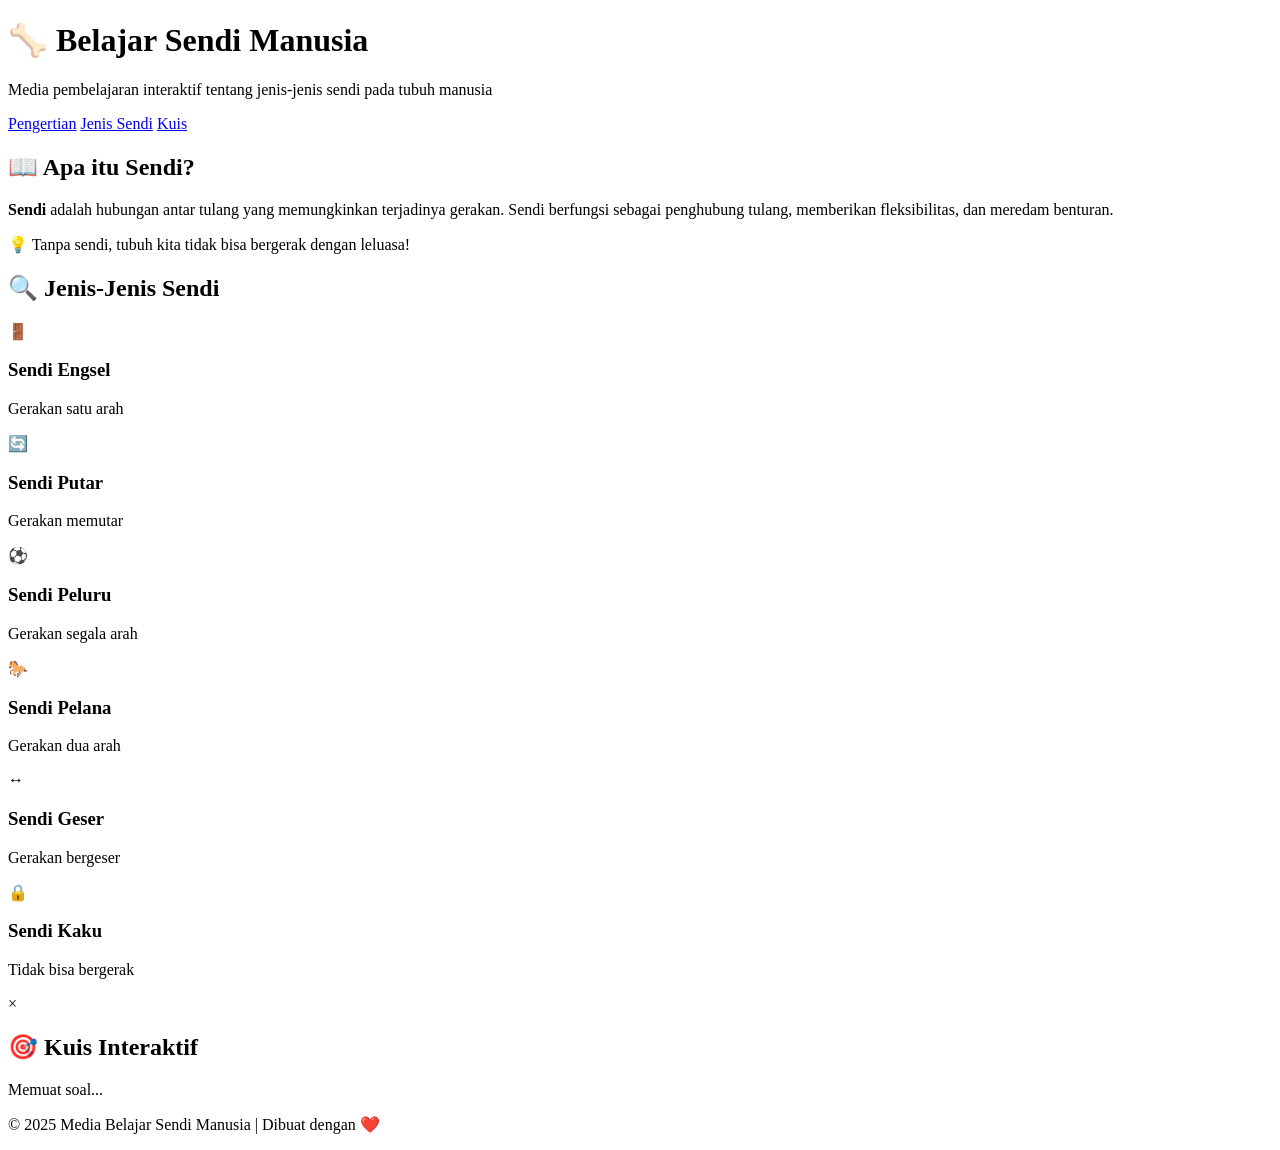
==== index.html @ ba1abc17 "Create index.html" ====
<!DOCTYPE html>
<html lang="id">
<head>
  <meta charset="UTF-8">
  <meta name="viewport" content="width=device-width, initial-scale=1.0">
  <title>Belajar Sendi Manusia 🦴</title>
  <link rel="stylesheet" href="style.css">
</head>
<body>
  <header>
    <h1>🦴 Belajar Sendi Manusia</h1>
    <p>Media pembelajaran interaktif tentang jenis-jenis sendi pada tubuh manusia</p>
  </header>

  <nav>
    <a href="#pengertian">Pengertian</a>
    <a href="#jenis">Jenis Sendi</a>
    <a href="#kuis">Kuis</a>
  </nav>

  <main>
    <!-- Pengertian -->
    <section id="pengertian" class="card">
      <h2>📖 Apa itu Sendi?</h2>
      <p>
        <strong>Sendi</strong> adalah hubungan antar tulang yang memungkinkan terjadinya gerakan.
        Sendi berfungsi sebagai penghubung tulang, memberikan fleksibilitas, dan meredam benturan.
      </p>
      <div class="info-box">
        💡 Tanpa sendi, tubuh kita tidak bisa bergerak dengan leluasa!
      </div>
    </section>

    <!-- Jenis Sendi -->
    <section id="jenis">
      <h2>🔍 Jenis-Jenis Sendi</h2>
      <div class="grid">
        <div class="joint-card" onclick="showDetail('engsel')">
          <div class="icon">🚪</div>
          <h3>Sendi Engsel</h3>
          <p>Gerakan satu arah</p>
        </div>
        <div class="joint-card" onclick="showDetail('putar')">
          <div class="icon">🔄</div>
          <h3>Sendi Putar</h3>
          <p>Gerakan memutar</p>
        </div>
        <div class="joint-card" onclick="showDetail('peluru')">
          <div class="icon">⚽</div>
          <h3>Sendi Peluru</h3>
          <p>Gerakan segala arah</p>
        </div>
        <div class="joint-card" onclick="showDetail('pelana')">
          <div class="icon">🐎</div>
          <h3>Sendi Pelana</h3>
          <p>Gerakan dua arah</p>
        </div>
        <div class="joint-card" onclick="showDetail('geser')">
          <div class="icon">↔️</div>
          <h3>Sendi Geser</h3>
          <p>Gerakan bergeser</p>
        </div>
        <div class="joint-card" onclick="showDetail('kaku')">
          <div class="icon">🔒</div>
          <h3>Sendi Kaku</h3>
          <p>Tidak bisa bergerak</p>
        </div>
      </div>
    </section>

    <!-- Modal Detail -->
    <div id="modal" class="modal">
      <div class="modal-content">
        <span class="close" onclick="closeModal()">&times;</span>
        <h2 id="modal-title"></h2>
        <div id="modal-body"></div>
      </div>
    </div>

    <!-- Kuis -->
    <section id="kuis" class="card">
      <h2>🎯 Kuis Interaktif</h2>
      <p id="question">Memuat soal...</p>
      <div id="options"></div>
      <p id="result"></p>
      <button id="nextBtn" onclick="nextQuestion()" style="display:none">Soal Berikutnya →</button>
    </section>
  </main>

  <footer>
    <p>© 2025 Media Belajar Sendi Manusia | Dibuat dengan ❤️</p>
  </footer>

  <script src="script.js"></script>
</body>
</html>
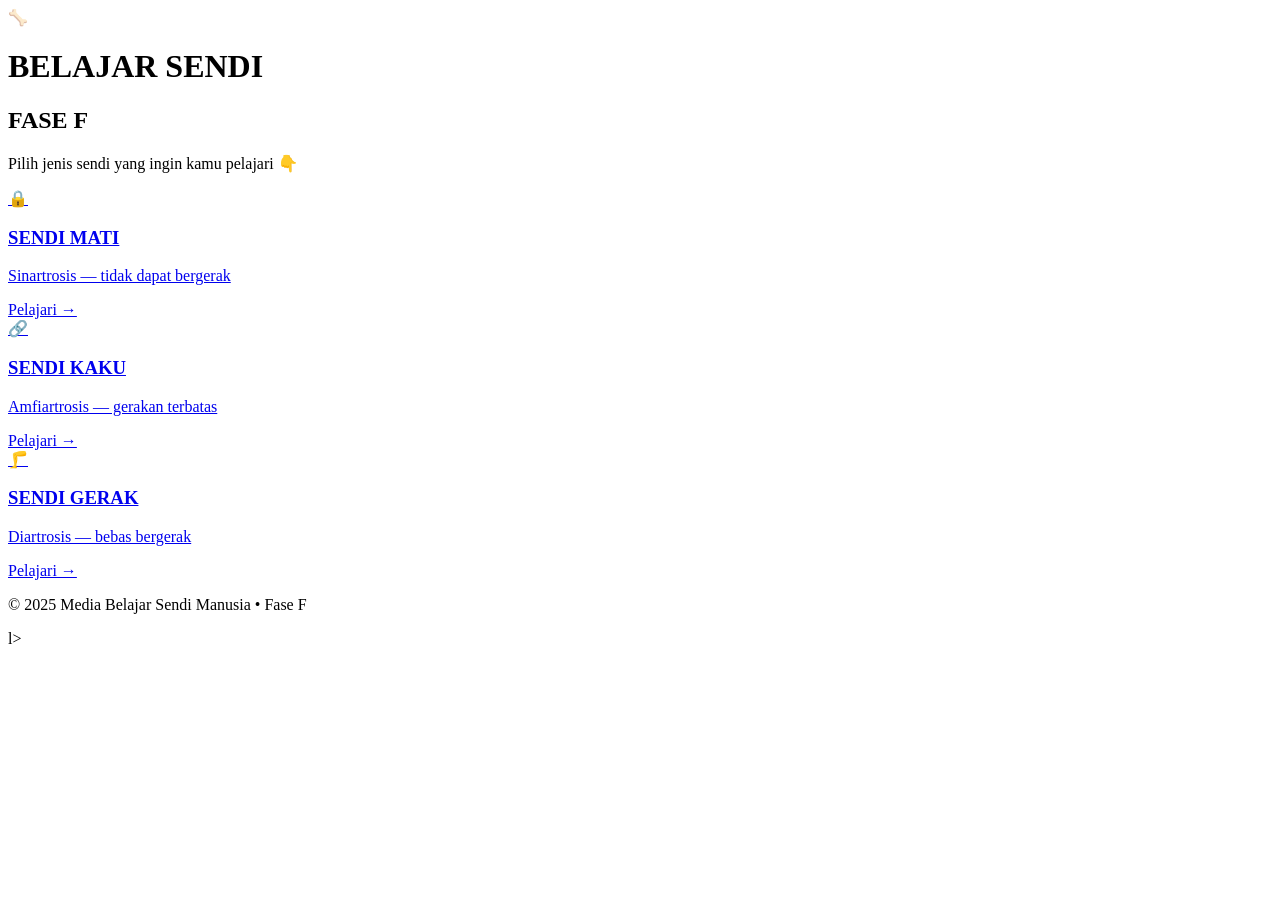
==== commit 2b8dc72a: "Update index.html" ====
--- a/index.html
+++ b/index.html
@@ -3,94 +3,46 @@
 <head>
   <meta charset="UTF-8">
   <meta name="viewport" content="width=device-width, initial-scale=1.0">
-  <title>Belajar Sendi Manusia 🦴</title>
+  <title>Belajar Sendi Fase F</title>
   <link rel="stylesheet" href="style.css">
 </head>
-<body>
-  <header>
-    <h1>🦴 Belajar Sendi Manusia</h1>
-    <p>Media pembelajaran interaktif tentang jenis-jenis sendi pada tubuh manusia</p>
+<body class="menu-page">
+
+  <!-- Judul Besar -->
+  <header class="hero">
+    <div class="hero-icon">🦴</div>
+    <h1 class="big-title">BELAJAR SENDI</h1>
+    <h2 class="subtitle">FASE F</h2>
+    <p class="tagline">Pilih jenis sendi yang ingin kamu pelajari 👇</p>
   </header>
 
-  <nav>
-    <a href="#pengertian">Pengertian</a>
-    <a href="#jenis">Jenis Sendi</a>
-    <a href="#kuis">Kuis</a>
-  </nav>
+  <!-- Menu Pilihan -->
+  <main class="menu-grid">
+    <a href="sendi-mati.html" class="menu-card mati">
+      <div class="card-icon">🔒</div>
+      <h3>SENDI MATI</h3>
+      <p>Sinartrosis — tidak dapat bergerak</p>
+      <span class="btn-label">Pelajari →</span>
+    </a>
 
-  <main>
-    <!-- Pengertian -->
-    <section id="pengertian" class="card">
-      <h2>📖 Apa itu Sendi?</h2>
-      <p>
-        <strong>Sendi</strong> adalah hubungan antar tulang yang memungkinkan terjadinya gerakan.
-        Sendi berfungsi sebagai penghubung tulang, memberikan fleksibilitas, dan meredam benturan.
-      </p>
-      <div class="info-box">
-        💡 Tanpa sendi, tubuh kita tidak bisa bergerak dengan leluasa!
-      </div>
-    </section>
+    <a href="sendi-kaku.html" class="menu-card kaku">
+      <div class="card-icon">🔗</div>
+      <h3>SENDI KAKU</h3>
+      <p>Amfiartrosis — gerakan terbatas</p>
+      <span class="btn-label">Pelajari →</span>
+    </a>
 
-    <!-- Jenis Sendi -->
-    <section id="jenis">
-      <h2>🔍 Jenis-Jenis Sendi</h2>
-      <div class="grid">
-        <div class="joint-card" onclick="showDetail('engsel')">
-          <div class="icon">🚪</div>
-          <h3>Sendi Engsel</h3>
-          <p>Gerakan satu arah</p>
-        </div>
-        <div class="joint-card" onclick="showDetail('putar')">
-          <div class="icon">🔄</div>
-          <h3>Sendi Putar</h3>
-          <p>Gerakan memutar</p>
-        </div>
-        <div class="joint-card" onclick="showDetail('peluru')">
-          <div class="icon">⚽</div>
-          <h3>Sendi Peluru</h3>
-          <p>Gerakan segala arah</p>
-        </div>
-        <div class="joint-card" onclick="showDetail('pelana')">
-          <div class="icon">🐎</div>
-          <h3>Sendi Pelana</h3>
-          <p>Gerakan dua arah</p>
-        </div>
-        <div class="joint-card" onclick="showDetail('geser')">
-          <div class="icon">↔️</div>
-          <h3>Sendi Geser</h3>
-          <p>Gerakan bergeser</p>
-        </div>
-        <div class="joint-card" onclick="showDetail('kaku')">
-          <div class="icon">🔒</div>
-          <h3>Sendi Kaku</h3>
-          <p>Tidak bisa bergerak</p>
-        </div>
-      </div>
-    </section>
-
-    <!-- Modal Detail -->
-    <div id="modal" class="modal">
-      <div class="modal-content">
-        <span class="close" onclick="closeModal()">&times;</span>
-        <h2 id="modal-title"></h2>
-        <div id="modal-body"></div>
-      </div>
-    </div>
-
-    <!-- Kuis -->
-    <section id="kuis" class="card">
-      <h2>🎯 Kuis Interaktif</h2>
-      <p id="question">Memuat soal...</p>
-      <div id="options"></div>
-      <p id="result"></p>
-      <button id="nextBtn" onclick="nextQuestion()" style="display:none">Soal Berikutnya →</button>
-    </section>
+    <a href="sendi-gerak.html" class="menu-card gerak">
+      <div class="card-icon">🦵</div>
+      <h3>SENDI GERAK</h3>
+      <p>Diartrosis — bebas bergerak</p>
+      <span class="btn-label">Pelajari →</span>
+    </a>
   </main>
 
   <footer>
-    <p>© 2025 Media Belajar Sendi Manusia | Dibuat dengan ❤️</p>
+    <p>© 2025 Media Belajar Sendi Manusia • Fase F</p>
   </footer>
 
-  <script src="script.js"></script>
 </body>
-</html>
+</html>l>
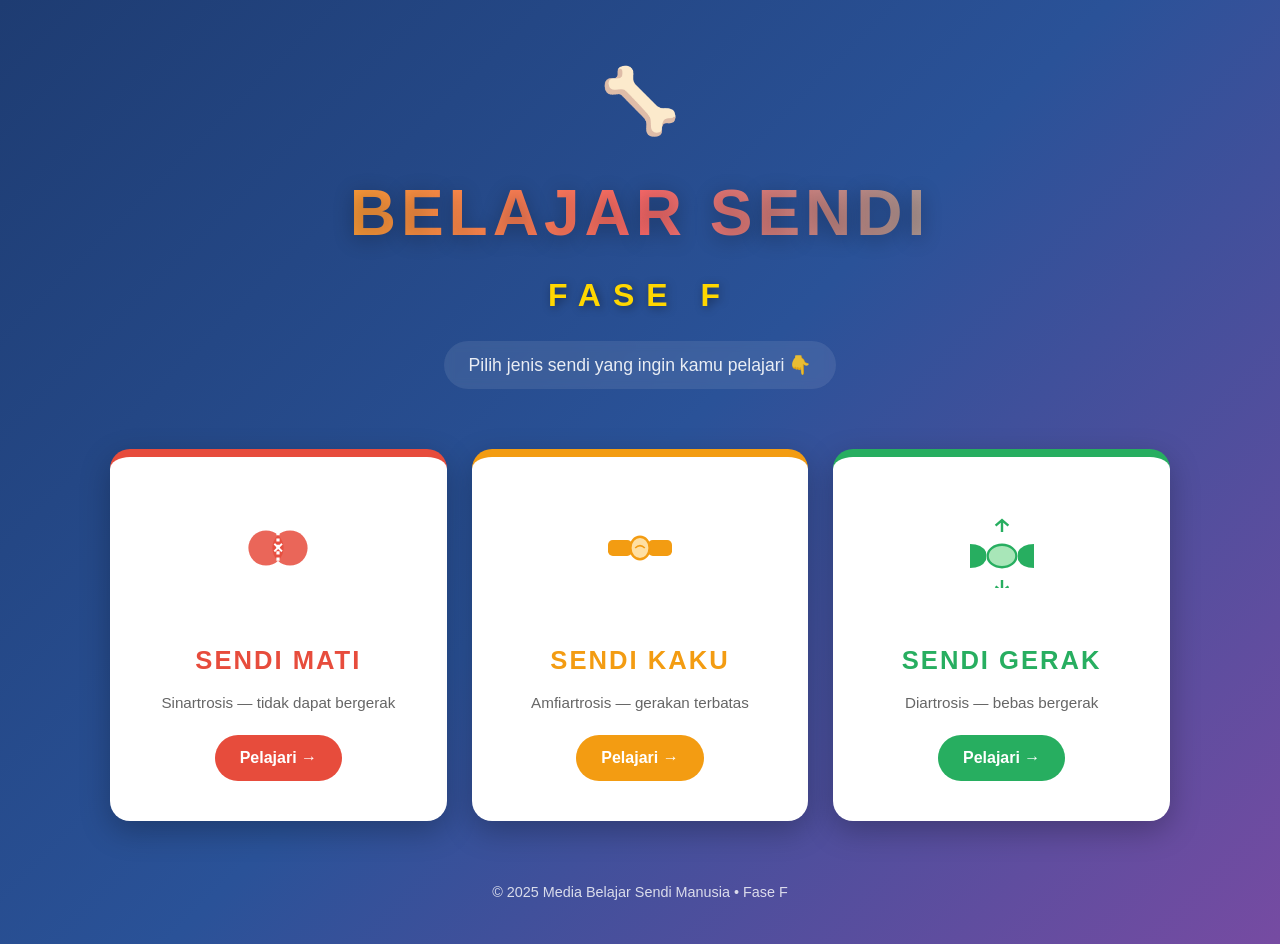
==== commit 36129db2: "Update index.html" ====
--- a/index.html
+++ b/index.html
@@ -8,7 +8,6 @@
 </head>
 <body class="menu-page">
 
-  <!-- Judul Besar -->
   <header class="hero">
     <div class="hero-icon">🦴</div>
     <h1 class="big-title">BELAJAR SENDI</h1>
@@ -16,28 +15,57 @@
     <p class="tagline">Pilih jenis sendi yang ingin kamu pelajari 👇</p>
   </header>
 
-  <!-- Menu Pilihan -->
   <main class="menu-grid">
+
+    <!-- SENDI MATI -->
     <a href="sendi-mati.html" class="menu-card mati">
-      <div class="card-icon">🔒</div>
+      <div class="card-icon">
+        <!-- SVG: Dua tulang menyatu erat (tengkorak) -->
+        <svg viewBox="0 0 100 100" width="80" height="80">
+          <circle cx="35" cy="50" r="22" fill="#e74c3c" opacity="0.85"/>
+          <circle cx="65" cy="50" r="22" fill="#e74c3c" opacity="0.85"/>
+          <line x1="50" y1="30" x2="50" y2="70" stroke="#fff" stroke-width="4" stroke-dasharray="4 4"/>
+          <text x="50" y="56" text-anchor="middle" font-size="18" fill="#fff" font-weight="bold">✕</text>
+        </svg>
+      </div>
       <h3>SENDI MATI</h3>
       <p>Sinartrosis — tidak dapat bergerak</p>
       <span class="btn-label">Pelajari →</span>
     </a>
 
+    <!-- SENDI KAKU -->
     <a href="sendi-kaku.html" class="menu-card kaku">
-      <div class="card-icon">🔗</div>
+      <div class="card-icon">
+        <!-- SVG: Dua tulang dihubungkan tulang rawan (gerakan terbatas) -->
+        <svg viewBox="0 0 100 100" width="80" height="80">
+          <rect x="10" y="40" width="30" height="20" rx="6" fill="#f39c12"/>
+          <rect x="60" y="40" width="30" height="20" rx="6" fill="#f39c12"/>
+          <ellipse cx="50" cy="50" rx="12" ry="14" fill="#ffe0a3" stroke="#f39c12" stroke-width="3"/>
+          <path d="M44 50 Q50 44 56 50" stroke="#f39c12" stroke-width="2" fill="none"/>
+        </svg>
+      </div>
       <h3>SENDI KAKU</h3>
       <p>Amfiartrosis — gerakan terbatas</p>
       <span class="btn-label">Pelajari →</span>
     </a>
 
+    <!-- SENDI GERAK -->
     <a href="sendi-gerak.html" class="menu-card gerak">
-      <div class="card-icon">🦵</div>
+      <div class="card-icon">
+        <!-- SVG: Dua tulang dengan rongga sendi + panah gerakan -->
+        <svg viewBox="0 0 100 100" width="80" height="80">
+          <path d="M10 45 Q25 45 30 55 L30 65 Q25 75 10 75 Z" fill="#27ae60"/>
+          <path d="M90 45 Q75 45 70 55 L70 65 Q75 75 90 75 Z" fill="#27ae60"/>
+          <ellipse cx="50" cy="60" rx="18" ry="14" fill="#a8e6b8" stroke="#27ae60" stroke-width="3"/>
+          <path d="M50 30 L50 15 M42 22 L50 15 L58 22" stroke="#27ae60" stroke-width="3" fill="none"/>
+          <path d="M50 90 L50 105 M42 98 L50 105 L58 98" stroke="#27ae60" stroke-width="3" fill="none"/>
+        </svg>
+      </div>
       <h3>SENDI GERAK</h3>
       <p>Diartrosis — bebas bergerak</p>
       <span class="btn-label">Pelajari →</span>
     </a>
+
   </main>
 
   <footer>
@@ -45,4 +73,4 @@
   </footer>
 
 </body>
-</html>l>
+</html>
--- a/style.css
+++ b/style.css
@@ -0,0 +1,286 @@
+* { margin: 0; padding: 0; box-sizing: border-box; }
+
+body {
+  font-family: 'Segoe UI', Tahoma, sans-serif;
+  background: linear-gradient(135deg, #1e3c72 0%, #2a5298 50%, #764ba2 100%);
+  min-height: 100vh;
+  color: #333;
+  line-height: 1.6;
+  padding-bottom: 30px;
+}
+
+/* ================= HERO / JUDUL ================= */
+.hero {
+  text-align: center;
+  padding: 50px 20px 30px;
+  color: white;
+  animation: fadeDown 0.8s ease;
+}
+
+.hero-icon {
+  font-size: 4rem;
+  margin-bottom: 10px;
+  animation: bounce 2s infinite;
+}
+
+@keyframes bounce {
+  0%, 100% { transform: translateY(0); }
+  50% { transform: translateY(-15px); }
+}
+
+.big-title {
+  font-size: 4rem;
+  font-weight: 900;
+  letter-spacing: 5px;
+  background: linear-gradient(90deg, #ffd700, #ff6b6b, #4ecdc4);
+  -webkit-background-clip: text;
+  -webkit-text-fill-color: transparent;
+  background-clip: text;
+  text-shadow: 0 4px 20px rgba(0,0,0,0.3);
+  margin-bottom: 5px;
+}
+
+.subtitle {
+  font-size: 2rem;
+  letter-spacing: 12px;
+  color: #ffd700;
+  margin-bottom: 20px;
+  text-shadow: 2px 2px 10px rgba(0,0,0,0.4);
+}
+
+.tagline {
+  font-size: 1.1rem;
+  opacity: 0.9;
+  background: rgba(255,255,255,0.1);
+  display: inline-block;
+  padding: 10px 25px;
+  border-radius: 30px;
+  backdrop-filter: blur(5px);
+}
+
+@keyframes fadeDown {
+  from { opacity: 0; transform: translateY(-30px); }
+  to { opacity: 1; transform: translateY(0); }
+}
+
+/* ================= MENU GRID ================= */
+.menu-grid {
+  display: grid;
+  grid-template-columns: repeat(auto-fit, minmax(280px, 1fr));
+  gap: 25px;
+  max-width: 1100px;
+  margin: 30px auto;
+  padding: 0 20px;
+}
+
+.menu-card {
+  background: white;
+  border-radius: 20px;
+  padding: 40px 25px;
+  text-align: center;
+  text-decoration: none;
+  color: #333;
+  box-shadow: 0 10px 30px rgba(0,0,0,0.25);
+  transition: all 0.35s ease;
+  position: relative;
+  overflow: hidden;
+  border-top: 8px solid;
+}
+
+.menu-card::before {
+  content: '';
+  position: absolute;
+  top: -100%;
+  left: 0;
+  width: 100%;
+  height: 100%;
+  transition: all 0.5s;
+  opacity: 0.1;
+}
+
+.menu-card:hover {
+  transform: translateY(-12px) scale(1.03);
+  box-shadow: 0 20px 50px rgba(0,0,0,0.4);
+}
+
+.card-icon {
+  font-size: 5rem;
+  margin-bottom: 15px;
+  transition: transform 0.4s;
+}
+
+.menu-card:hover .card-icon {
+  transform: scale(1.2) rotate(10deg);
+}
+
+.menu-card h3 {
+  font-size: 1.6rem;
+  margin-bottom: 10px;
+  letter-spacing: 2px;
+}
+
+.menu-card p {
+  color: #666;
+  font-size: 0.95rem;
+  margin-bottom: 20px;
+}
+
+.btn-label {
+  display: inline-block;
+  padding: 10px 25px;
+  border-radius: 30px;
+  color: white;
+  font-weight: bold;
+  transition: 0.3s;
+}
+
+/* Warna per jenis sendi */
+.menu-card.mati { border-top-color: #e74c3c; }
+.menu-card.mati h3 { color: #e74c3c; }
+.menu-card.mati .btn-label { background: #e74c3c; }
+
+.menu-card.kaku { border-top-color: #f39c12; }
+.menu-card.kaku h3 { color: #f39c12; }
+.menu-card.kaku .btn-label { background: #f39c12; }
+
+.menu-card.gerak { border-top-color: #27ae60; }
+.menu-card.gerak h3 { color: #27ae60; }
+.menu-card.gerak .btn-label { background: #27ae60; }
+
+.menu-card:hover .btn-label {
+  transform: scale(1.1);
+  box-shadow: 0 5px 15px rgba(0,0,0,0.3);
+}
+
+/* ================= HALAMAN DETAIL ================= */
+.detail-page {
+  max-width: 900px;
+  margin: 0 auto;
+  padding: 30px 20px;
+}
+
+.back-btn {
+  display: inline-block;
+  background: rgba(255,255,255,0.2);
+  color: white;
+  padding: 10px 20px;
+  border-radius: 30px;
+  text-decoration: none;
+  margin-bottom: 20px;
+  transition: 0.3s;
+  backdrop-filter: blur(5px);
+}
+
+.back-btn:hover {
+  background: white;
+  color: #2a5298;
+  transform: translateX(-5px);
+}
+
+.detail-header {
+  background: white;
+  padding: 30px;
+  border-radius: 20px;
+  margin-bottom: 25px;
+  text-align: center;
+  box-shadow: 0 10px 30px rgba(0,0,0,0.2);
+}
+
+.detail-header .icon-big {
+  font-size: 4rem;
+  margin-bottom: 10px;
+}
+
+.detail-header h1 {
+  font-size: 2.2rem;
+  margin-bottom: 5px;
+}
+
+.detail-header .latin {
+  font-style: italic;
+  color: #888;
+  margin-bottom: 15px;
+}
+
+.detail-header p {
+  color: #555;
+}
+
+.content-card {
+  background: white;
+  padding: 30px;
+  border-radius: 20px;
+  margin-bottom: 20px;
+  box-shadow: 0 10px 30px rgba(0,0,0,0.15);
+}
+
+.content-card h2 {
+  color: #2a5298;
+  margin-bottom: 15px;
+  border-left: 5px solid #764ba2;
+  padding-left: 15px;
+  font-size: 1.4rem;
+}
+
+.content-card ul {
+  margin-left: 20px;
+}
+
+.content-card li {
+  margin-bottom: 8px;
+}
+
+.example-grid {
+  display: grid;
+  grid-template-columns: repeat(auto-fit, minmax(150px, 1fr));
+  gap: 15px;
+  margin-top: 15px;
+}
+
+.example-item {
+  background: #f4f6ff;
+  padding: 15px;
+  border-radius: 12px;
+  text-align: center;
+  border: 2px dashed #764ba2;
+  transition: 0.3s;
+}
+
+.example-item:hover {
+  background: #e8ecff;
+  transform: scale(1.05);
+}
+
+.example-item .emoji {
+  font-size: 2.5rem;
+  display: block;
+  margin-bottom: 5px;
+}
+
+/* Warna tema per jenis */
+body.tema-mati .content-card h2 { border-left-color: #e74c3c; color: #e74c3c; }
+body.tema-kaku .content-card h2 { border-left-color: #f39c12; color: #f39c12; }
+body.tema-gerak .content-card h2 { border-left-color: #27ae60; color: #27ae60; }
+
+body.tema-mati .detail-header h1 { color: #e74c3c; }
+body.tema-kaku .detail-header h1 { color: #f39c12; }
+body.tema-gerak .detail-header h1 { color: #27ae60; }
+
+/* ================= FOOTER ================= */
+footer {
+  text-align: center;
+  color: white;
+  padding: 30px 20px 10px;
+  font-size: 0.9rem;
+  opacity: 0.8;
+}
+
+/* ================= RESPONSIVE ================= */
+@media (max-width: 700px) {
+  .big-title { font-size: 2.4rem; letter-spacing: 2px; }
+  .subtitle { font-size: 1.4rem; letter-spacing: 6px; }
+  .hero-icon { font-size: 3rem; }
+  .card-icon { font-size: 4rem; }
+  .menu-card h3 { font-size: 1.3rem; }
+  .detail-header h1 { font-size: 1.6rem; }
+}
